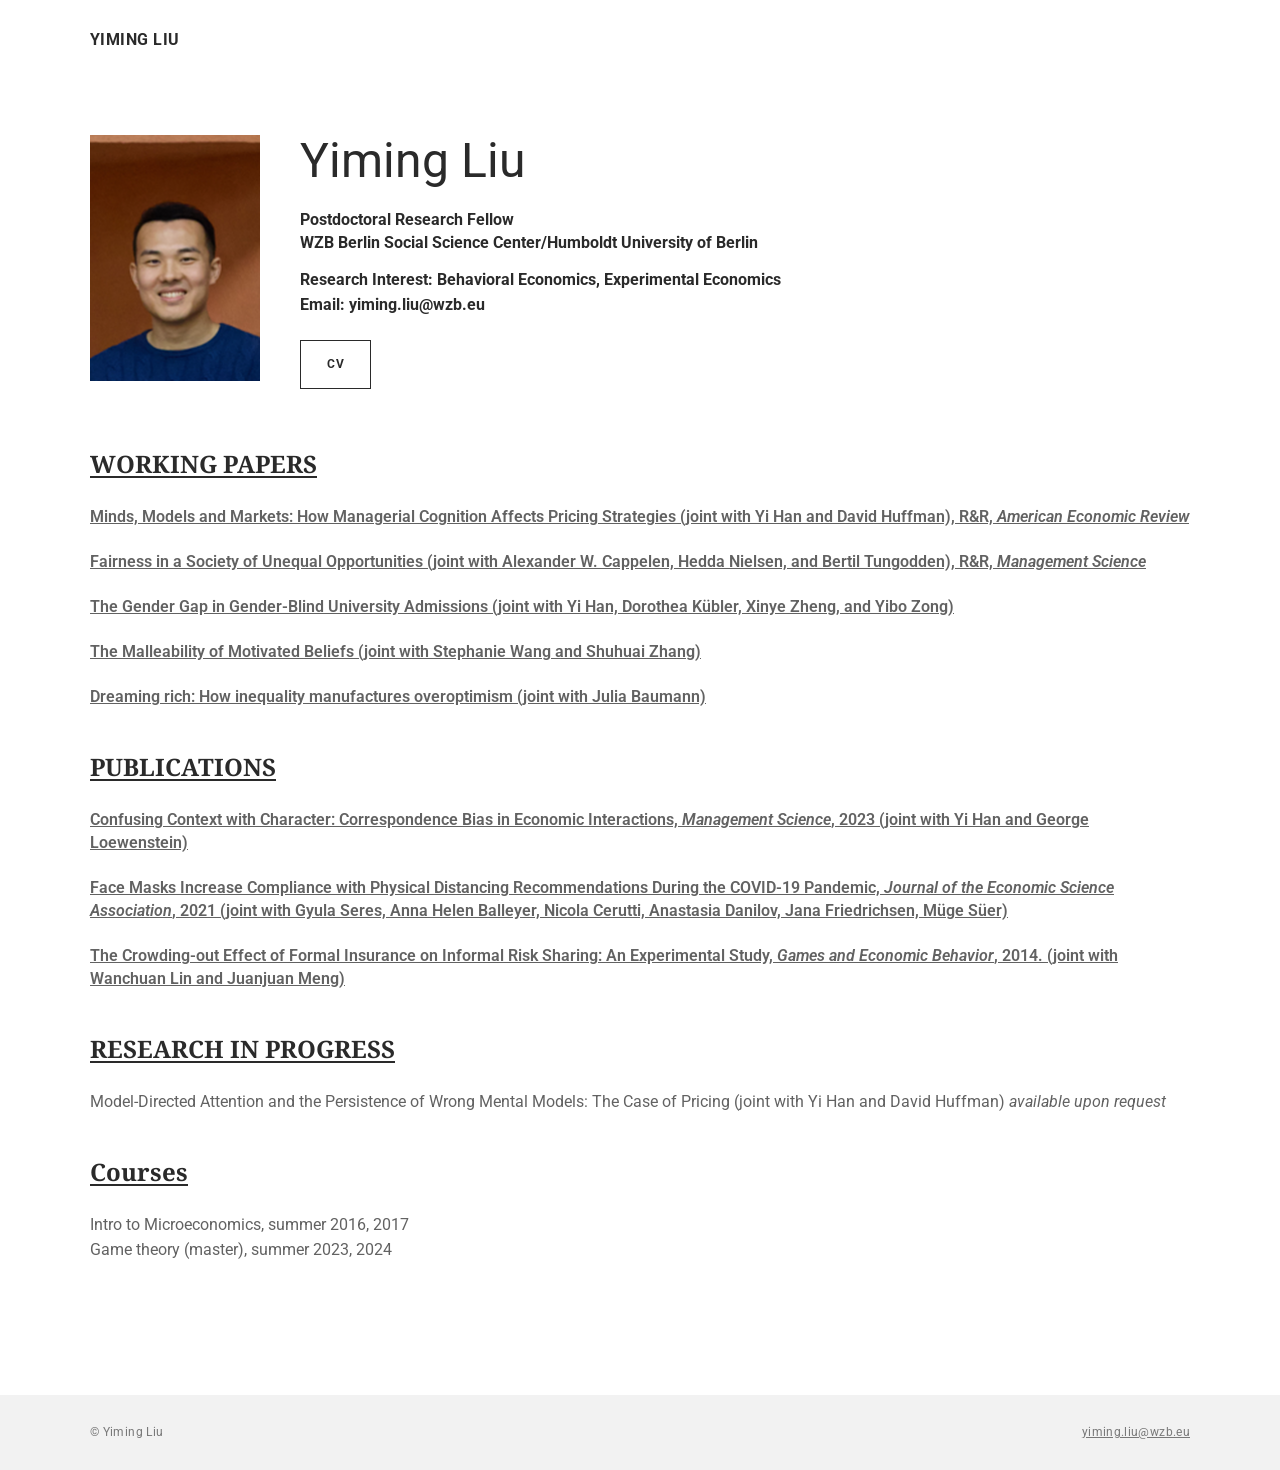
==== index.html @ 0ead453a "Personal academic homepage (static, GitHub Pages) Faithful static recreation of the previous Weebly " ====
<!DOCTYPE html>
<html lang="en">
<head>
  <meta charset="utf-8">
  <meta name="viewport" content="width=device-width, initial-scale=1">
  <title>Yiming Liu</title>
  <meta name="description" content="Yiming Liu — Postdoctoral Research Fellow at the WZB Berlin Social Science Center and Humboldt University of Berlin. Behavioral and experimental economics.">
  <meta name="author" content="Yiming Liu">

  <!-- Open Graph -->
  <meta property="og:title" content="Yiming Liu">
  <meta property="og:description" content="Postdoctoral Research Fellow, WZB Berlin Social Science Center / Humboldt University of Berlin. Behavioral and experimental economics.">
  <meta property="og:type" content="website">
  <meta property="og:url" content="https://www.yimingliuecon.com/">
  <meta property="og:image" content="https://www.yimingliuecon.com/uploads/1/2/2/7/122790501/published/picture1.png">

  <link rel="canonical" href="https://www.yimingliuecon.com/">
  <link rel="icon" href="data:,">
  <link rel="stylesheet" href="styles.css">
</head>
<body>

  <header class="site-header">
    <div class="bar">
      <a class="logo" href="/">Yiming Liu</a>
    </div>
  </header>

  <main>

    <!-- Intro -->
    <div class="intro">
      <div class="photo">
        <img src="/uploads/1/2/2/7/122790501/published/picture1.png" alt="Yiming Liu">
      </div>
      <div class="identity">
        <div class="name">Yiming Liu</div>
        <div class="affil">
          <span class="line">Postdoctoral Research Fellow</span>
          <span class="line">WZB Berlin Social Science Center/Humboldt University of Berlin</span>
        </div>
        <p class="interest">Research Interest: Behavioral Economics, Experimental Economics</p>
        <p class="contact">Email: <a class="email" href="mailto:yiming.liu@wzb.eu">yiming.liu@wzb.eu</a></p>
        <a class="cv-button" href="/uploads/1/2/2/7/122790501/cv_yiming_liu_2026.pdf" target="_blank" rel="noopener">CV</a>
      </div>
    </div>

    <!-- Working papers -->
    <section>
      <h2 class="section-title">WORKING PAPERS</h2>

      <p class="entry">
        <a href="/uploads/1/2/2/7/122790501/manager_han_huffman_liu.pdf" target="_blank" rel="noopener">Minds, Models and Markets: How Managerial Cognition Affects Pricing Strategies (joint with Yi Han and David Huffman), R&amp;R, <em>American Economic Review</em></a>
      </p>

      <p class="entry">
        <a href="https://papers.ssrn.com/sol3/papers.cfm?abstract_id=5005692" target="_blank" rel="noopener">Fairness in a Society of Unequal Opportunities (joint with Alexander W. Cappelen, Hedda Nielsen, and Bertil Tungodden), R&amp;R, <em>Management Science</em></a>
      </p>

      <p class="entry">
        <a href="/uploads/1/2/2/7/122790501/gender_gap_in_gender_blind_college_admissions.pdf" target="_blank" rel="noopener">The Gender Gap in Gender-Blind University Admissions (joint with Yi Han, Dorothea Kübler, Xinye Zheng, and Yibo Zong)</a>
      </p>

      <p class="entry">
        <a href="/uploads/1/2/2/7/122790501/beliefs_in_a_high_stakes_environment__8_.pdf" target="_blank" rel="noopener">The Malleability of Motivated Beliefs (joint with Stephanie Wang and Shuhuai Zhang)</a>
      </p>

      <p class="entry">
        <a href="/uploads/1/2/2/7/122790501/inequality_induced_overconfidence__how_inequality_sustains_itself_through_motivated_beliefs__14_.pdf" target="_blank" rel="noopener">Dreaming rich: How inequality manufactures overoptimism (joint with Julia Baumann)</a>
      </p>
    </section>

    <!-- Publications -->
    <section>
      <h2 class="section-title">PUBLICATIONS</h2>

      <p class="entry">
        <a href="https://www.cmu.edu/dietrich/sds/docs/loewenstein/confusingcontextcorrespbias.pdf" target="_blank" rel="noopener">Confusing Context with Character: Correspondence Bias in Economic Interactions, <em>Management Science</em>, 2023 (joint with Yi Han and George Loewenstein)</a>
      </p>

      <p class="entry">
        <a href="https://osf.io/es7kt" target="_blank" rel="noopener">Face Masks Increase Compliance with Physical Distancing Recommendations During the COVID-19 Pandemic, <em>Journal of the Economic Science Association</em>, 2021 (joint with Gyula Seres, Anna Helen Balleyer, Nicola Cerutti, Anastasia Danilov, Jana Friedrichsen, Müge Süer)</a>
      </p>

      <p class="entry">
        <a href="https://papers.ssrn.com/sol3/papers.cfm?abstract_id=1937514" target="_blank" rel="noopener">The Crowding-out Effect of Formal Insurance on Informal Risk Sharing: An Experimental Study, <em>Games and Economic Behavior</em>, 2014. (joint with Wanchuan Lin and Juanjuan Meng)</a>
      </p>
    </section>

    <!-- Research in progress -->
    <section>
      <h2 class="section-title">RESEARCH IN PROGRESS</h2>
      <p class="entry plain">Model-Directed Attention and the Persistence of Wrong Mental Models: The Case of Pricing (joint with Yi Han and David Huffman) <span class="ar">available upon request</span></p>
    </section>

    <!-- Courses -->
    <section class="courses">
      <h2 class="section-title">Courses</h2>
      <p>Intro to Microeconomics, summer 2016, 2017</p>
      <p>Game theory (master), summer 2023, 2024</p>
    </section>

  </main>

  <footer class="site-footer">
    <div class="inner">
      <span>&copy; Yiming Liu</span>
      <span><a href="mailto:yiming.liu@wzb.eu">yiming.liu@wzb.eu</a></span>
    </div>
  </footer>

</body>
</html>
---- styles.css ----
/* ============================================================
   Yiming Liu — academic homepage
   Faithful static recreation of the previous Weebly "Birdseye"
   theme used at yimingliuecon.com.

   Type:   Roboto (body, masthead) + Droid Serif (section titles)
   Colour: grey body text (#626262), near-black headings (#2a2a2a)
           on white, with a light-grey footer band.
   ============================================================ */

@import url('https://fonts.googleapis.com/css?family=Droid+Serif:400,700|Roboto:400,500,700&display=swap');

:root {
  --ink:       #2a2a2a;   /* headings, name, intro lines */
  --body:      #626262;   /* paragraph + entry text      */
  --page-bg:   #ffffff;
  --foot-bg:   #f2f2f2;
  --rule:      rgba(0, 0, 0, 0.10);
  --maxw:      1180px;
  --sans:      'Roboto', -apple-system, BlinkMacSystemFont, 'Segoe UI', Helvetica, Arial, sans-serif;
  --serif:     'Droid Serif', Georgia, 'Times New Roman', serif;
}

* { margin: 0; padding: 0; box-sizing: border-box; }
html { -webkit-text-size-adjust: 100%; }

body {
  background: var(--page-bg);
  color: var(--body);
  font-family: var(--sans);
  font-size: 16px;
  line-height: 23px;
  -webkit-font-smoothing: antialiased;
  -moz-osx-font-smoothing: grayscale;
}

/* ---------- Masthead ---------- */
.site-header { background: #ffffff; }
.site-header .bar {
  max-width: var(--maxw);
  margin: 0 auto;
  padding: 28px 40px 14px;
}
.logo {
  font-family: var(--sans);
  font-size: 16px;
  font-weight: 700;
  letter-spacing: 0.03em;
  text-transform: uppercase;
  color: var(--ink);
  text-decoration: none;
}
.logo:hover { opacity: 0.6; }

/* ---------- Main ---------- */
main {
  max-width: var(--maxw);
  margin: 0 auto;
  padding: 70px 40px 90px;
}

/* Intro: photo + identity */
.intro {
  display: grid;
  grid-template-columns: 170px 1fr;
  gap: 40px;
  align-items: start;
  margin-bottom: 60px;
}
.intro .photo img { width: 100%; max-width: 170px; height: auto; display: block; }

.name {
  font-family: var(--sans);
  font-size: 48px;
  font-weight: 400;
  line-height: 1.1;
  color: var(--ink);
  margin-bottom: 20px;
}
.affil, .interest, .contact { color: var(--ink); font-weight: 700; }
.affil { margin-bottom: 4px; }
.affil .line { display: block; }
.interest { margin-top: 14px; }
.contact { margin-top: 2px; }
.contact a.email { color: inherit; font-weight: 700; text-decoration: none; }
.contact a.email:hover { text-decoration: underline; }

.cv-button {
  display: inline-block;
  margin-top: 24px;
  padding: 12px 26px;
  font-family: var(--sans);
  font-size: 12px;
  font-weight: 700;
  letter-spacing: 0.05em;
  text-transform: uppercase;
  color: var(--ink);
  text-decoration: none;
  border: 1px solid var(--ink);
  transition: opacity 250ms ease;
}
.cv-button:hover { opacity: 0.6; }

/* ---------- Section titles (Droid Serif, underlined) ---------- */
section { margin-bottom: 44px; }
h2.section-title {
  font-family: var(--serif);
  font-weight: 700;
  font-size: 24px;
  line-height: 1.25;
  color: var(--ink);
  text-decoration: underline;
  text-underline-offset: 3px;
  margin-bottom: 26px;
}

/* ---------- Entries ---------- */
.entry { margin-bottom: 22px; color: var(--body); }
/* whole-line bold underlined link, matching the original */
.entry a {
  color: inherit;
  font-weight: 600;
  text-decoration: underline;
  transition: opacity 250ms ease;
}
.entry a:hover { opacity: 0.65; }
.entry a em, .entry em { font-style: italic; }
.entry.plain { font-weight: 400; }
.entry .ar { font-style: italic; }     /* "available upon request" */

.courses p { margin-bottom: 2px; color: var(--body); }

/* ---------- Footer ---------- */
.site-footer { background: var(--foot-bg); }
.site-footer .inner {
  max-width: var(--maxw);
  margin: 0 auto;
  padding: 26px 40px;
  font-size: 12px;
  letter-spacing: 0.03em;
  color: rgba(0, 0, 0, 0.5);
  display: flex;
  justify-content: space-between;
  align-items: center;
  gap: 16px;
  flex-wrap: wrap;
}
.site-footer a { color: inherit; text-decoration: underline; }

/* ---------- Responsive ---------- */
@media (max-width: 640px) {
  .site-header .bar { padding: 20px 20px 12px; }
  main { padding: 40px 20px 64px; }
  .intro { grid-template-columns: 1fr; gap: 22px; }
  .intro .photo img { max-width: 150px; }
  .name { font-size: 38px; }
}
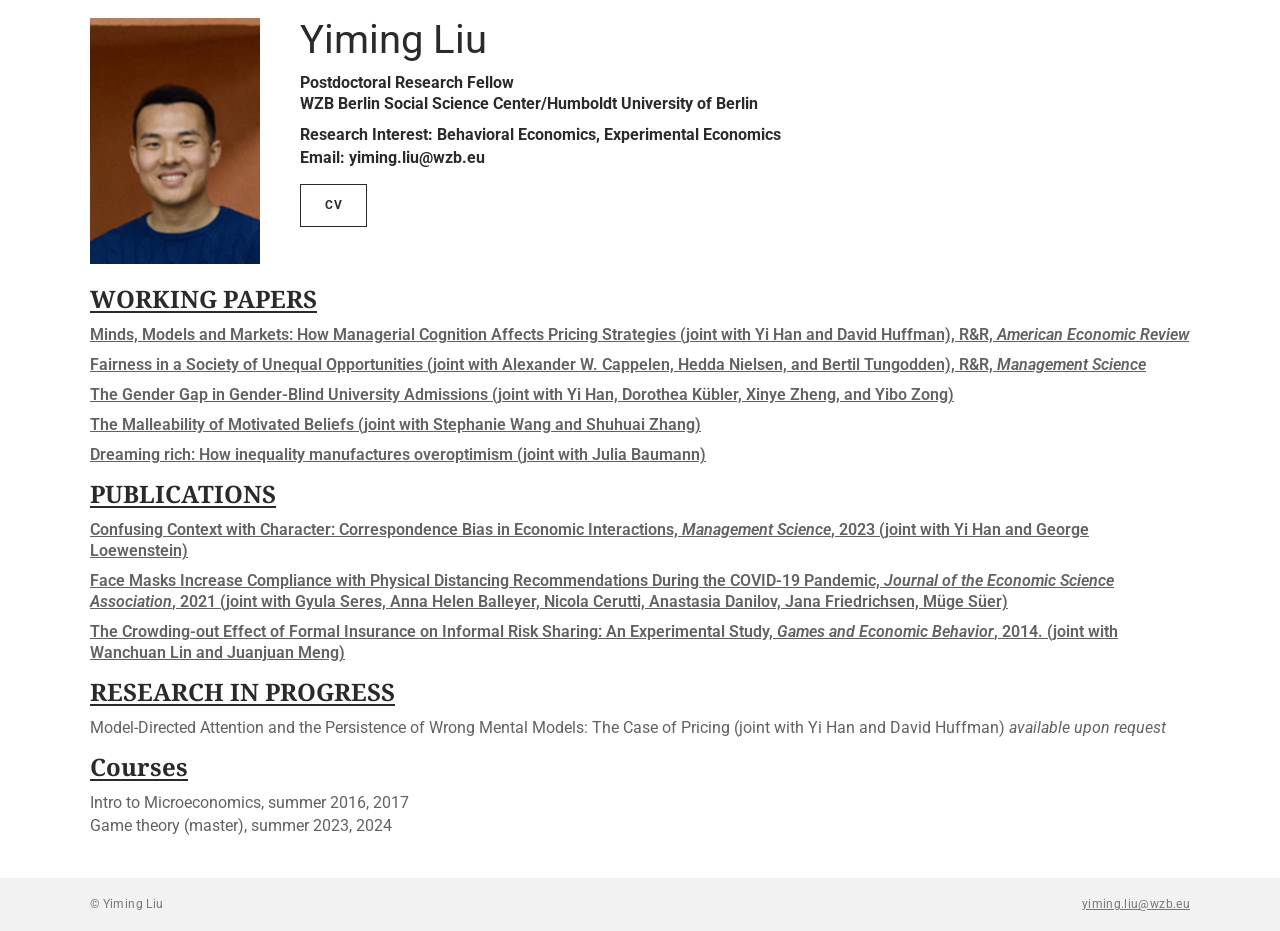
==== commit d32dd628: "Drop leftover Weebly masthead; tighten spacing to fit one screen Co-Authored-By: Claude Opus 4.8 (1M" ====
--- a/index.html
+++ b/index.html
@@ -19,12 +19,6 @@
   <link rel="stylesheet" href="styles.css">
 </head>
 <body>
-
-  <header class="site-header">
-    <div class="bar">
-      <a class="logo" href="/">Yiming Liu</a>
-    </div>
-  </header>
 
   <main>
 
--- a/styles.css
+++ b/styles.css
@@ -29,7 +29,7 @@
   color: var(--body);
   font-family: var(--sans);
   font-size: 16px;
-  line-height: 23px;
+  line-height: 21px;
   -webkit-font-smoothing: antialiased;
   -moz-osx-font-smoothing: grayscale;
 }
@@ -56,7 +56,7 @@
 main {
   max-width: var(--maxw);
   margin: 0 auto;
-  padding: 70px 40px 90px;
+  padding: 18px 40px 28px;
 }
 
 /* Intro: photo + identity */
@@ -65,30 +65,30 @@
   grid-template-columns: 170px 1fr;
   gap: 40px;
   align-items: start;
-  margin-bottom: 60px;
+  margin-bottom: 20px;
 }
 .intro .photo img { width: 100%; max-width: 170px; height: auto; display: block; }
 
 .name {
   font-family: var(--sans);
-  font-size: 48px;
+  font-size: 40px;
   font-weight: 400;
   line-height: 1.1;
   color: var(--ink);
-  margin-bottom: 20px;
+  margin-bottom: 10px;
 }
 .affil, .interest, .contact { color: var(--ink); font-weight: 700; }
 .affil { margin-bottom: 4px; }
 .affil .line { display: block; }
-.interest { margin-top: 14px; }
+.interest { margin-top: 10px; }
 .contact { margin-top: 2px; }
 .contact a.email { color: inherit; font-weight: 700; text-decoration: none; }
 .contact a.email:hover { text-decoration: underline; }
 
 .cv-button {
   display: inline-block;
-  margin-top: 24px;
-  padding: 12px 26px;
+  margin-top: 16px;
+  padding: 10px 24px;
   font-family: var(--sans);
   font-size: 12px;
   font-weight: 700;
@@ -102,7 +102,7 @@
 .cv-button:hover { opacity: 0.6; }
 
 /* ---------- Section titles (Droid Serif, underlined) ---------- */
-section { margin-bottom: 44px; }
+section { margin-bottom: 14px; }
 h2.section-title {
   font-family: var(--serif);
   font-weight: 700;
@@ -111,11 +111,11 @@
   color: var(--ink);
   text-decoration: underline;
   text-underline-offset: 3px;
-  margin-bottom: 26px;
+  margin-bottom: 10px;
 }
 
 /* ---------- Entries ---------- */
-.entry { margin-bottom: 22px; color: var(--body); }
+.entry { margin-bottom: 9px; color: var(--body); }
 /* whole-line bold underlined link, matching the original */
 .entry a {
   color: inherit;
@@ -135,7 +135,7 @@
 .site-footer .inner {
   max-width: var(--maxw);
   margin: 0 auto;
-  padding: 26px 40px;
+  padding: 16px 40px;
   font-size: 12px;
   letter-spacing: 0.03em;
   color: rgba(0, 0, 0, 0.5);
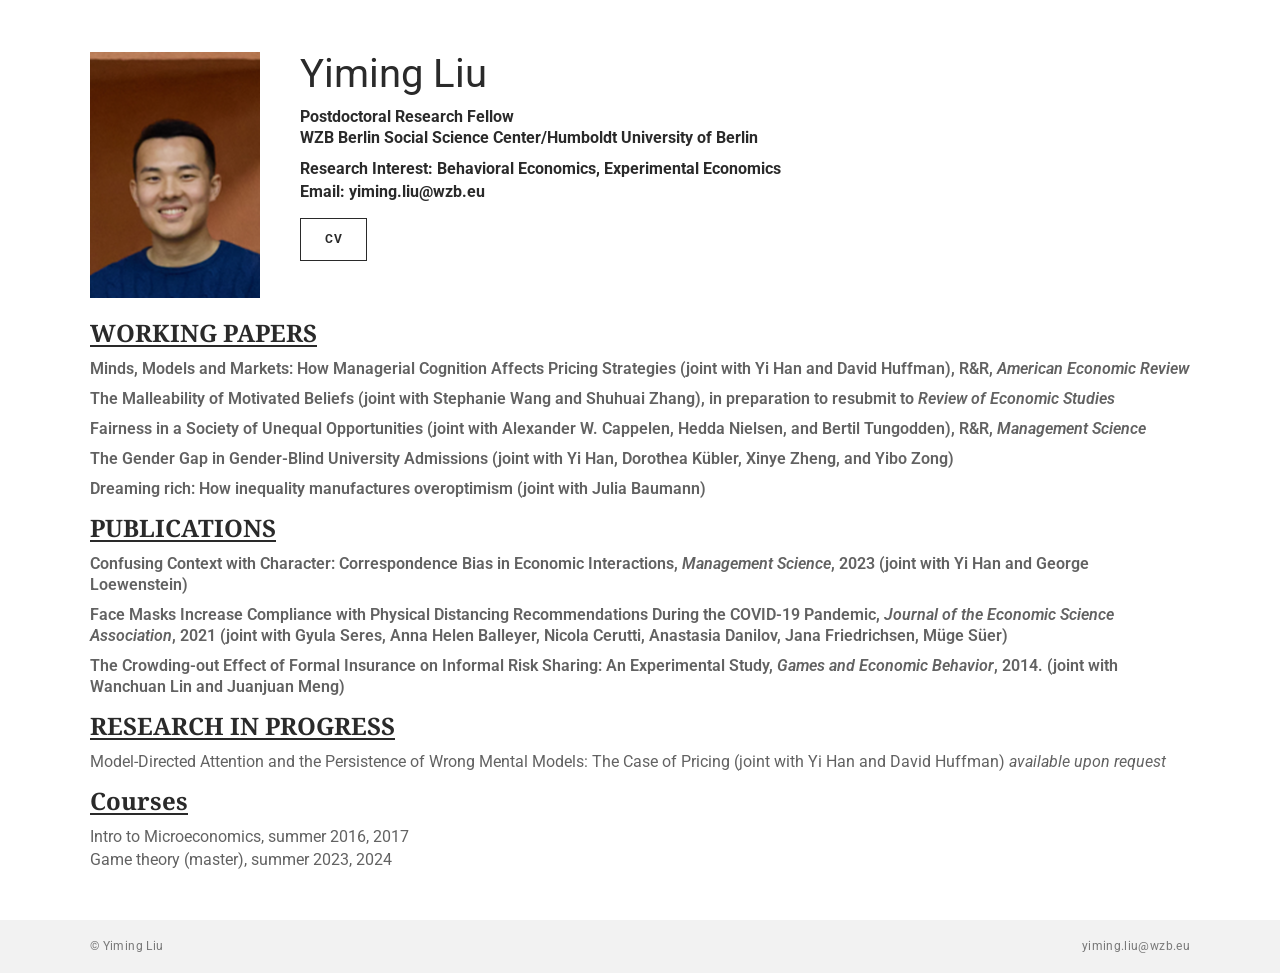
==== commit b9dac89f: "Update paper list; drop link underlines - The Malleability of Motivated Beliefs: drop the out-of-syn" ====
--- a/index.html
+++ b/index.html
@@ -48,15 +48,15 @@
       </p>
 
       <p class="entry">
+        The Malleability of Motivated Beliefs (joint with Stephanie Wang and Shuhuai Zhang), in preparation to resubmit to <em>Review of Economic Studies</em>
+      </p>
+
+      <p class="entry">
         <a href="https://papers.ssrn.com/sol3/papers.cfm?abstract_id=5005692" target="_blank" rel="noopener">Fairness in a Society of Unequal Opportunities (joint with Alexander W. Cappelen, Hedda Nielsen, and Bertil Tungodden), R&amp;R, <em>Management Science</em></a>
       </p>
 
       <p class="entry">
         <a href="/uploads/1/2/2/7/122790501/gender_gap_in_gender_blind_college_admissions.pdf" target="_blank" rel="noopener">The Gender Gap in Gender-Blind University Admissions (joint with Yi Han, Dorothea Kübler, Xinye Zheng, and Yibo Zong)</a>
-      </p>
-
-      <p class="entry">
-        <a href="/uploads/1/2/2/7/122790501/beliefs_in_a_high_stakes_environment__8_.pdf" target="_blank" rel="noopener">The Malleability of Motivated Beliefs (joint with Stephanie Wang and Shuhuai Zhang)</a>
       </p>
 
       <p class="entry">
--- a/styles.css
+++ b/styles.css
@@ -56,7 +56,7 @@
 main {
   max-width: var(--maxw);
   margin: 0 auto;
-  padding: 18px 40px 28px;
+  padding: 52px 40px 36px;
 }
 
 /* Intro: photo + identity */
@@ -82,8 +82,8 @@
 .affil .line { display: block; }
 .interest { margin-top: 10px; }
 .contact { margin-top: 2px; }
-.contact a.email { color: inherit; font-weight: 700; text-decoration: none; }
-.contact a.email:hover { text-decoration: underline; }
+.contact a.email { color: inherit; font-weight: 700; text-decoration: none; transition: opacity 250ms ease; }
+.contact a.email:hover { opacity: 0.65; }
 
 .cv-button {
   display: inline-block;
@@ -115,12 +115,14 @@
 }
 
 /* ---------- Entries ---------- */
-.entry { margin-bottom: 9px; color: var(--body); }
-/* whole-line bold underlined link, matching the original */
+/* Weight lives on the entry, not the link, so an unlinked paper sits at the
+   same weight as its linked neighbours. Links carry no underline: the cursor
+   and the hover fade are affordance enough. */
+.entry { margin-bottom: 9px; color: var(--body); font-weight: 600; }
 .entry a {
   color: inherit;
-  font-weight: 600;
-  text-decoration: underline;
+  font-weight: inherit;
+  text-decoration: none;
   transition: opacity 250ms ease;
 }
 .entry a:hover { opacity: 0.65; }
@@ -145,7 +147,8 @@
   gap: 16px;
   flex-wrap: wrap;
 }
-.site-footer a { color: inherit; text-decoration: underline; }
+.site-footer a { color: inherit; text-decoration: none; transition: opacity 250ms ease; }
+.site-footer a:hover { opacity: 0.65; }
 
 /* ---------- Responsive ---------- */
 @media (max-width: 640px) {
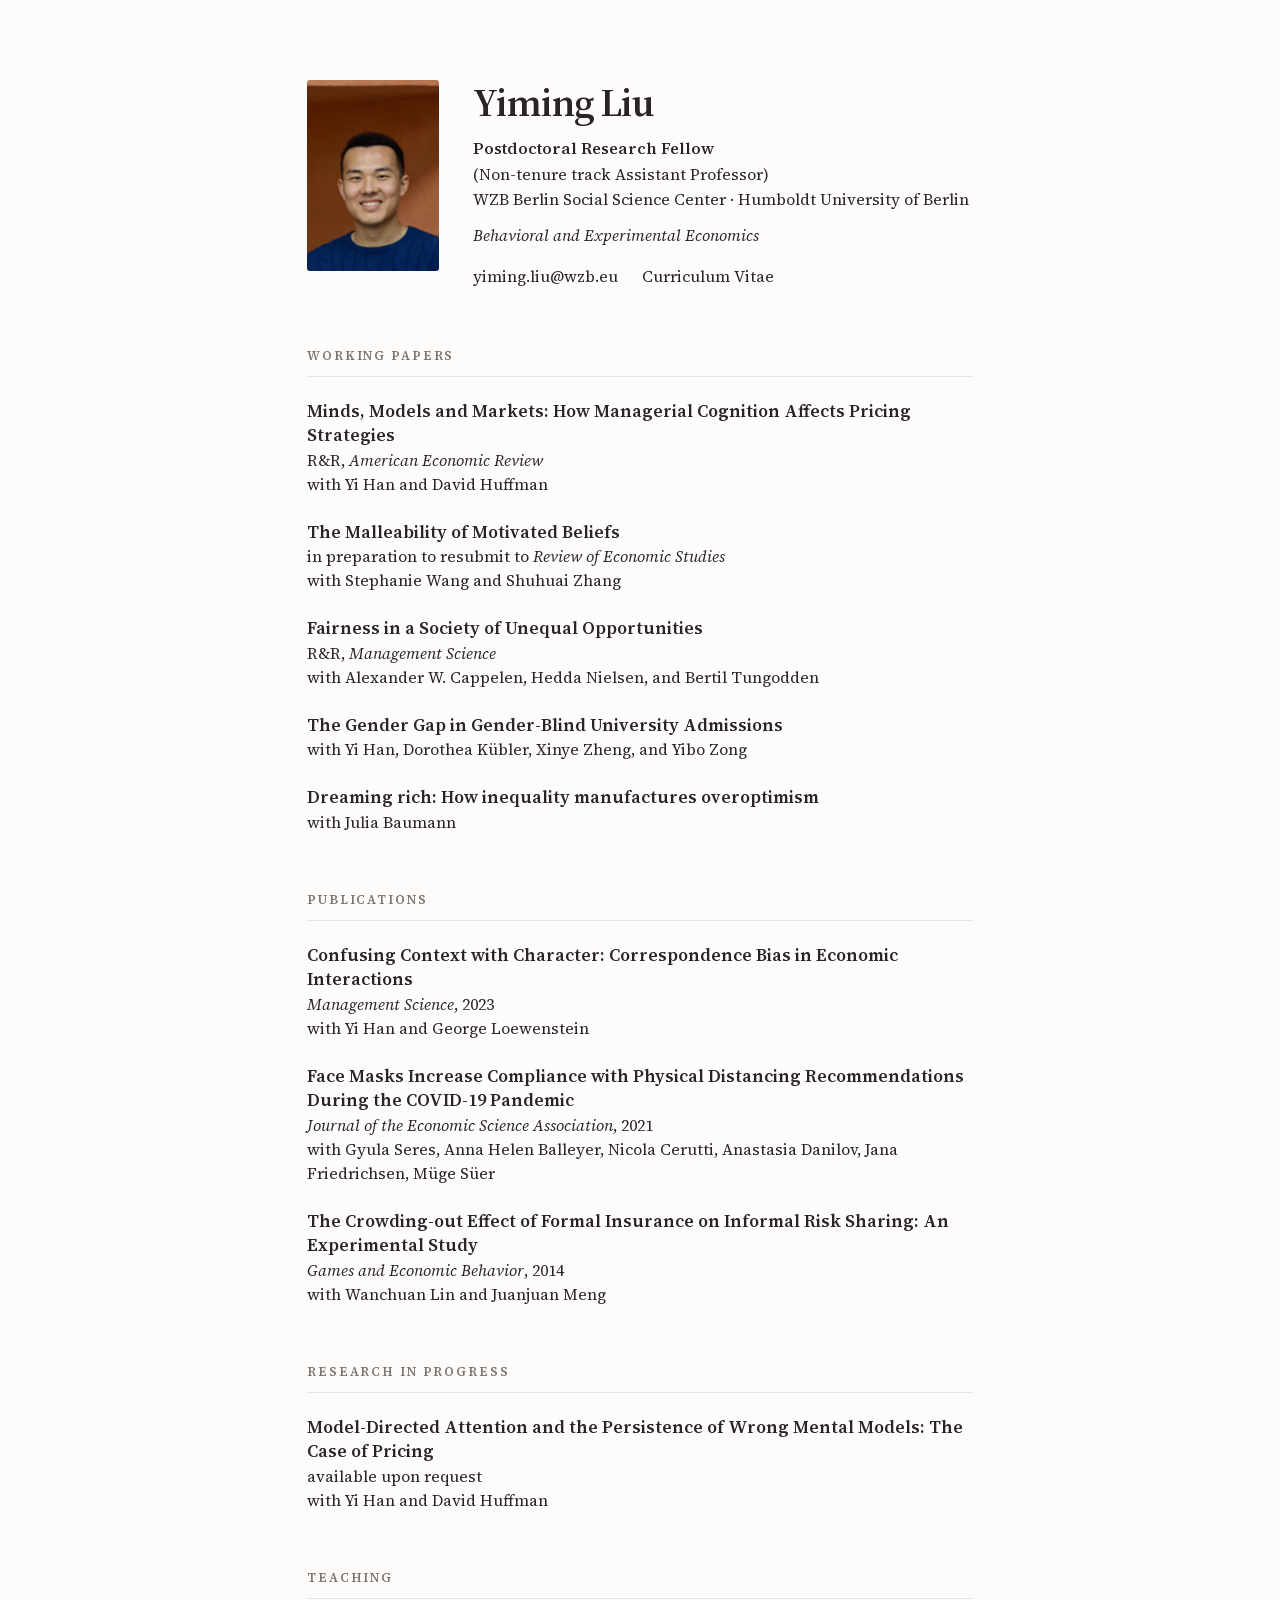
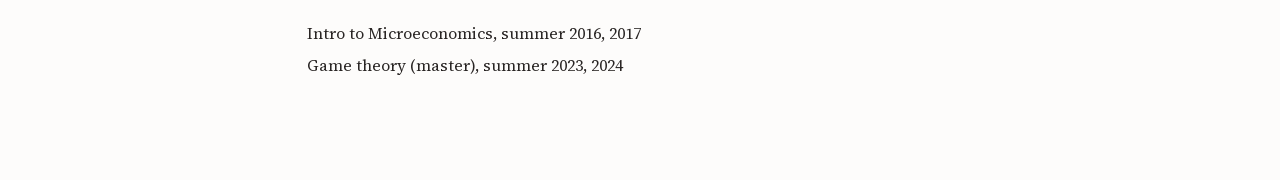
==== commit 860f63e9: "Redesign: self-hosted serif, one ink colour, roomier layout Type and spacing: Source Serif 4 at 17px" ====
--- a/index.html
+++ b/index.html
@@ -7,7 +7,6 @@
   <meta name="description" content="Yiming Liu — Postdoctoral Research Fellow at the WZB Berlin Social Science Center and Humboldt University of Berlin. Behavioral and experimental economics.">
   <meta name="author" content="Yiming Liu">
 
-  <!-- Open Graph -->
   <meta property="og:title" content="Yiming Liu">
   <meta property="og:description" content="Postdoctoral Research Fellow, WZB Berlin Social Science Center / Humboldt University of Berlin. Behavioral and experimental economics.">
   <meta property="og:type" content="website">
@@ -16,92 +15,49 @@
 
   <link rel="canonical" href="https://www.yimingliuecon.com/">
   <link rel="icon" href="data:,">
-  <link rel="stylesheet" href="styles.css">
+  <link rel="preload" as="font" type="font/woff2" href="/fonts/sourceserif-8c317.woff2" crossorigin>
+  <link rel="stylesheet" href="/styles.css">
 </head>
 <body>
 
   <main>
 
-    <!-- Intro -->
-    <div class="intro">
-      <div class="photo">
-        <img src="/uploads/1/2/2/7/122790501/published/picture1.png" alt="Yiming Liu">
+    <header class="intro">
+      <img class="photo" src="/uploads/1/2/2/7/122790501/published/picture1.png" alt="Yiming Liu" width="132" height="191">
+      <div class="identity">
+        <h1>Yiming Liu</h1>
+        <p class="role">Postdoctoral Research Fellow<span class="alt">(Non-tenure track Assistant Professor)</span></p>
+        <p class="org">WZB Berlin Social Science Center &middot; Humboldt University of Berlin</p>
+        <p class="fields">Behavioral and Experimental Economics</p>
+        <p class="links"><a href="mailto:yiming.liu@wzb.eu">yiming.liu@wzb.eu</a><a href="/uploads/1/2/2/7/122790501/cv_yiming_liu_2026.pdf" target="_blank">Curriculum Vitae</a></p>
       </div>
-      <div class="identity">
-        <div class="name">Yiming Liu</div>
-        <div class="affil">
-          <span class="line">Postdoctoral Research Fellow</span>
-          <span class="line">WZB Berlin Social Science Center/Humboldt University of Berlin</span>
-        </div>
-        <p class="interest">Research Interest: Behavioral Economics, Experimental Economics</p>
-        <p class="contact">Email: <a class="email" href="mailto:yiming.liu@wzb.eu">yiming.liu@wzb.eu</a></p>
-        <a class="cv-button" href="/uploads/1/2/2/7/122790501/cv_yiming_liu_2026.pdf" target="_blank" rel="noopener">CV</a>
-      </div>
-    </div>
+    </header>
 
-    <!-- Working papers -->
     <section>
-      <h2 class="section-title">WORKING PAPERS</h2>
-
-      <p class="entry">
-        <a href="/uploads/1/2/2/7/122790501/manager_han_huffman_liu.pdf" target="_blank" rel="noopener">Minds, Models and Markets: How Managerial Cognition Affects Pricing Strategies (joint with Yi Han and David Huffman), R&amp;R, <em>American Economic Review</em></a>
-      </p>
-
-      <p class="entry">
-        The Malleability of Motivated Beliefs (joint with Stephanie Wang and Shuhuai Zhang), in preparation to resubmit to <em>Review of Economic Studies</em>
-      </p>
-
-      <p class="entry">
-        <a href="https://papers.ssrn.com/sol3/papers.cfm?abstract_id=5005692" target="_blank" rel="noopener">Fairness in a Society of Unequal Opportunities (joint with Alexander W. Cappelen, Hedda Nielsen, and Bertil Tungodden), R&amp;R, <em>Management Science</em></a>
-      </p>
-
-      <p class="entry">
-        <a href="/uploads/1/2/2/7/122790501/gender_gap_in_gender_blind_college_admissions.pdf" target="_blank" rel="noopener">The Gender Gap in Gender-Blind University Admissions (joint with Yi Han, Dorothea Kübler, Xinye Zheng, and Yibo Zong)</a>
-      </p>
-
-      <p class="entry">
-        <a href="/uploads/1/2/2/7/122790501/inequality_induced_overconfidence__how_inequality_sustains_itself_through_motivated_beliefs__14_.pdf" target="_blank" rel="noopener">Dreaming rich: How inequality manufactures overoptimism (joint with Julia Baumann)</a>
-      </p>
+      <h2>Working Papers</h2>
+      <p class="entry"><a href="/uploads/1/2/2/7/122790501/manager_han_huffman_liu.pdf" target="_blank"><span class="t">Minds, Models and Markets: How Managerial Cognition Affects Pricing Strategies</span><span class="st">R&amp;R, <em>American Economic Review</em></span><span class="co">with Yi Han and David Huffman</span></a></p>
+      <p class="entry"><span class="t">The Malleability of Motivated Beliefs</span><span class="st">in preparation to resubmit to <em>Review of Economic Studies</em></span><span class="co">with Stephanie Wang and Shuhuai Zhang</span></p>
+      <p class="entry"><a href="https://papers.ssrn.com/sol3/papers.cfm?abstract_id=5005692" target="_blank" rel="noopener"><span class="t">Fairness in a Society of Unequal Opportunities</span><span class="st">R&amp;R, <em>Management Science</em></span><span class="co">with Alexander W. Cappelen, Hedda Nielsen, and Bertil Tungodden</span></a></p>
+      <p class="entry"><a href="/uploads/1/2/2/7/122790501/gender_gap_in_gender_blind_college_admissions.pdf" target="_blank"><span class="t">The Gender Gap in Gender-Blind University Admissions</span><span class="co">with Yi Han, Dorothea K&uuml;bler, Xinye Zheng, and Yibo Zong</span></a></p>
+      <p class="entry"><a href="/uploads/1/2/2/7/122790501/inequality_induced_overconfidence__how_inequality_sustains_itself_through_motivated_beliefs__14_.pdf" target="_blank"><span class="t">Dreaming rich: How inequality manufactures overoptimism</span><span class="co">with Julia Baumann</span></a></p>
     </section>
-
-    <!-- Publications -->
     <section>
-      <h2 class="section-title">PUBLICATIONS</h2>
-
-      <p class="entry">
-        <a href="https://www.cmu.edu/dietrich/sds/docs/loewenstein/confusingcontextcorrespbias.pdf" target="_blank" rel="noopener">Confusing Context with Character: Correspondence Bias in Economic Interactions, <em>Management Science</em>, 2023 (joint with Yi Han and George Loewenstein)</a>
-      </p>
-
-      <p class="entry">
-        <a href="https://osf.io/es7kt" target="_blank" rel="noopener">Face Masks Increase Compliance with Physical Distancing Recommendations During the COVID-19 Pandemic, <em>Journal of the Economic Science Association</em>, 2021 (joint with Gyula Seres, Anna Helen Balleyer, Nicola Cerutti, Anastasia Danilov, Jana Friedrichsen, Müge Süer)</a>
-      </p>
-
-      <p class="entry">
-        <a href="https://papers.ssrn.com/sol3/papers.cfm?abstract_id=1937514" target="_blank" rel="noopener">The Crowding-out Effect of Formal Insurance on Informal Risk Sharing: An Experimental Study, <em>Games and Economic Behavior</em>, 2014. (joint with Wanchuan Lin and Juanjuan Meng)</a>
-      </p>
+      <h2>Publications</h2>
+      <p class="entry"><a href="https://www.cmu.edu/dietrich/sds/docs/loewenstein/confusingcontextcorrespbias.pdf" target="_blank" rel="noopener"><span class="t">Confusing Context with Character: Correspondence Bias in Economic Interactions</span><span class="st"><em>Management Science</em>, 2023</span><span class="co">with Yi Han and George Loewenstein</span></a></p>
+      <p class="entry"><a href="https://osf.io/es7kt" target="_blank" rel="noopener"><span class="t">Face Masks Increase Compliance with Physical Distancing Recommendations During the COVID-19 Pandemic</span><span class="st"><em>Journal of the Economic Science Association</em>, 2021</span><span class="co">with Gyula Seres, Anna Helen Balleyer, Nicola Cerutti, Anastasia Danilov, Jana Friedrichsen, M&uuml;ge S&uuml;er</span></a></p>
+      <p class="entry"><a href="https://papers.ssrn.com/sol3/papers.cfm?abstract_id=1937514" target="_blank" rel="noopener"><span class="t">The Crowding-out Effect of Formal Insurance on Informal Risk Sharing: An Experimental Study</span><span class="st"><em>Games and Economic Behavior</em>, 2014</span><span class="co">with Wanchuan Lin and Juanjuan Meng</span></a></p>
     </section>
-
-    <!-- Research in progress -->
     <section>
-      <h2 class="section-title">RESEARCH IN PROGRESS</h2>
-      <p class="entry plain">Model-Directed Attention and the Persistence of Wrong Mental Models: The Case of Pricing (joint with Yi Han and David Huffman) <span class="ar">available upon request</span></p>
+      <h2>Research in Progress</h2>
+      <p class="entry"><span class="t">Model-Directed Attention and the Persistence of Wrong Mental Models: The Case of Pricing</span><span class="st">available upon request</span><span class="co">with Yi Han and David Huffman</span></p>
     </section>
-
-    <!-- Courses -->
     <section class="courses">
-      <h2 class="section-title">Courses</h2>
+      <h2>Teaching</h2>
       <p>Intro to Microeconomics, summer 2016, 2017</p>
       <p>Game theory (master), summer 2023, 2024</p>
     </section>
 
   </main>
 
-  <footer class="site-footer">
-    <div class="inner">
-      <span>&copy; Yiming Liu</span>
-      <span><a href="mailto:yiming.liu@wzb.eu">yiming.liu@wzb.eu</a></span>
-    </div>
-  </footer>
-
 </body>
 </html>
--- a/styles.css
+++ b/styles.css
@@ -1,160 +1,89 @@
 /* ============================================================
    Yiming Liu — academic homepage
-   Faithful static recreation of the previous Weebly "Birdseye"
-   theme used at yimingliuecon.com.
-
-   Type:   Roboto (body, masthead) + Droid Serif (section titles)
-   Colour: grey body text (#626262), near-black headings (#2a2a2a)
-           on white, with a light-grey footer band.
+   Source Serif 4, self-hosted (renders behind the GFW, where
+   fonts.googleapis.com does not resolve).
+   One ink colour throughout: hierarchy comes from weight and
+   order, not from greying anything down. Links carry no
+   underline; hover is the only colour on the page.
    ============================================================ */
 
-@import url('https://fonts.googleapis.com/css?family=Droid+Serif:400,700|Roboto:400,500,700&display=swap');
+@font-face{font-family:'Source Serif 4';font-style:italic;font-weight:400;font-display:swap;src:url('/fonts/sourceserif-c2e0a.woff2') format('woff2');unicode-range:U+0100-02BA, U+02BD-02C5, U+02C7-02CC, U+02CE-02D7, U+02DD-02FF, U+0304, U+0308, U+0329, U+1D00-1DBF, U+1E00-1E9F, U+1EF2-1EFF, U+2020, U+20A0-20AB, U+20AD-20C0, U+2113, U+2C60-2C7F, U+A720-A7FF;}
+@font-face{font-family:'Source Serif 4';font-style:italic;font-weight:400;font-display:swap;src:url('/fonts/sourceserif-24c55.woff2') format('woff2');unicode-range:U+0000-00FF, U+0131, U+0152-0153, U+02BB-02BC, U+02C6, U+02DA, U+02DC, U+0304, U+0308, U+0329, U+2000-206F, U+20AC, U+2122, U+2191, U+2193, U+2212, U+2215, U+FEFF, U+FFFD;}
+@font-face{font-family:'Source Serif 4';font-style:normal;font-weight:400;font-display:swap;src:url('/fonts/sourceserif-8c317.woff2') format('woff2');unicode-range:U+0100-02BA, U+02BD-02C5, U+02C7-02CC, U+02CE-02D7, U+02DD-02FF, U+0304, U+0308, U+0329, U+1D00-1DBF, U+1E00-1E9F, U+1EF2-1EFF, U+2020, U+20A0-20AB, U+20AD-20C0, U+2113, U+2C60-2C7F, U+A720-A7FF;}
+@font-face{font-family:'Source Serif 4';font-style:normal;font-weight:400;font-display:swap;src:url('/fonts/sourceserif-6a682.woff2') format('woff2');unicode-range:U+0000-00FF, U+0131, U+0152-0153, U+02BB-02BC, U+02C6, U+02DA, U+02DC, U+0304, U+0308, U+0329, U+2000-206F, U+20AC, U+2122, U+2191, U+2193, U+2212, U+2215, U+FEFF, U+FFFD;}
+@font-face{font-family:'Source Serif 4';font-style:normal;font-weight:600;font-display:swap;src:url('/fonts/sourceserif-8c317.woff2') format('woff2');unicode-range:U+0100-02BA, U+02BD-02C5, U+02C7-02CC, U+02CE-02D7, U+02DD-02FF, U+0304, U+0308, U+0329, U+1D00-1DBF, U+1E00-1E9F, U+1EF2-1EFF, U+2020, U+20A0-20AB, U+20AD-20C0, U+2113, U+2C60-2C7F, U+A720-A7FF;}
+@font-face{font-family:'Source Serif 4';font-style:normal;font-weight:600;font-display:swap;src:url('/fonts/sourceserif-6a682.woff2') format('woff2');unicode-range:U+0000-00FF, U+0131, U+0152-0153, U+02BB-02BC, U+02C6, U+02DA, U+02DC, U+0304, U+0308, U+0329, U+2000-206F, U+20AC, U+2122, U+2191, U+2193, U+2212, U+2215, U+FEFF, U+FFFD;}
 
-:root {
-  --ink:       #2a2a2a;   /* headings, name, intro lines */
-  --body:      #626262;   /* paragraph + entry text      */
-  --page-bg:   #ffffff;
-  --foot-bg:   #f2f2f2;
-  --rule:      rgba(0, 0, 0, 0.10);
-  --maxw:      1180px;
-  --sans:      'Roboto', -apple-system, BlinkMacSystemFont, 'Segoe UI', Helvetica, Arial, sans-serif;
-  --serif:     'Droid Serif', Georgia, 'Times New Roman', serif;
+:root{
+  --ink:   #292524;   /* every piece of running text        */
+  --label: #7c746d;   /* section labels only                */
+  --accent:#9a3412;   /* hover only                         */
+  --rule:  #e7e5e4;
+  --page:  #fdfcfb;
+  --serif: 'Source Serif 4', Charter, 'Bitstream Charter', Cambria, Georgia, serif;
 }
 
-* { margin: 0; padding: 0; box-sizing: border-box; }
-html { -webkit-text-size-adjust: 100%; }
+*{margin:0;padding:0;box-sizing:border-box}
+html{-webkit-text-size-adjust:100%}
+img{display:block;max-width:100%;height:auto}
+a{color:inherit;text-decoration:none}
 
-body {
-  background: var(--page-bg);
-  color: var(--body);
-  font-family: var(--sans);
-  font-size: 16px;
-  line-height: 21px;
-  -webkit-font-smoothing: antialiased;
-  -moz-osx-font-smoothing: grayscale;
+body{
+  font-family:var(--serif);
+  font-size:17px;
+  line-height:1.6;
+  color:var(--ink);
+  background:var(--page);
+  -webkit-font-smoothing:antialiased;
+  -moz-osx-font-smoothing:grayscale;
 }
 
-/* ---------- Masthead ---------- */
-.site-header { background: #ffffff; }
-.site-header .bar {
-  max-width: var(--maxw);
-  margin: 0 auto;
-  padding: 28px 40px 14px;
-}
-.logo {
-  font-family: var(--sans);
-  font-size: 16px;
-  font-weight: 700;
-  letter-spacing: 0.03em;
-  text-transform: uppercase;
-  color: var(--ink);
-  text-decoration: none;
-}
-.logo:hover { opacity: 0.6; }
+main{max-width:730px;margin:0 auto;padding:80px 32px 96px}
 
-/* ---------- Main ---------- */
-main {
-  max-width: var(--maxw);
-  margin: 0 auto;
-  padding: 52px 40px 36px;
+/* ---------- Intro ---------- */
+.intro{display:grid;grid-template-columns:132px 1fr;gap:34px;align-items:start;margin-bottom:24px}
+.photo{width:132px;border-radius:3px}
+h1{font-size:40px;font-weight:600;line-height:1.1;letter-spacing:-.015em;margin-bottom:12px}
+.role{font-weight:600;font-size:16px}
+.role .alt{display:block;font-weight:400}
+.org{font-size:16px}
+.fields{font-size:16px;font-style:italic;margin-top:10px}
+.links{margin-top:16px;font-size:16px;display:flex;gap:24px;flex-wrap:wrap}
+.links a{transition:color .2s}
+.links a:hover{color:var(--accent)}
+
+/* ---------- Sections ---------- */
+section{margin-top:56px}
+h2{
+  font-size:12.5px;font-weight:600;text-transform:uppercase;letter-spacing:.15em;
+  color:var(--label);padding-bottom:10px;border-bottom:1px solid var(--rule);margin-bottom:22px;
 }
 
-/* Intro: photo + identity */
-.intro {
-  display: grid;
-  grid-template-columns: 170px 1fr;
-  gap: 40px;
-  align-items: start;
-  margin-bottom: 20px;
+/* ---------- Entries ----------
+   Three stacked lines: title, journal/status, coauthors.
+   All one colour; the title's weight and the ordering carry
+   the hierarchy. Unlinked papers look identical to linked
+   ones by design — not every entry has somewhere to go.      */
+.entry{margin-bottom:24px}
+.entry:last-child{margin-bottom:0}
+.t,.st,.co{display:block}
+.t{font-size:17.5px;font-weight:600;line-height:1.4;transition:color .2s}
+.st,.co{font-size:16px;line-height:1.5}
+.entry a:hover .t{color:var(--accent)}
+.st a{transition:color .2s}
+.st a:hover{color:var(--accent)}
+
+.courses p{margin-bottom:6px;font-size:16px}
+
+/* ---------- Small screens ---------- */
+@media (max-width:640px){
+  body{font-size:16.5px}
+  main{padding:48px 22px 64px}
+  .intro{grid-template-columns:1fr;gap:22px;margin-bottom:8px}
+  .photo{width:118px}
+  h1{font-size:33px}
+  section{margin-top:44px}
+  .t{font-size:17px}
+  .st,.co{font-size:15.5px}
+  .links{gap:18px}
 }
-.intro .photo img { width: 100%; max-width: 170px; height: auto; display: block; }
-
-.name {
-  font-family: var(--sans);
-  font-size: 40px;
-  font-weight: 400;
-  line-height: 1.1;
-  color: var(--ink);
-  margin-bottom: 10px;
-}
-.affil, .interest, .contact { color: var(--ink); font-weight: 700; }
-.affil { margin-bottom: 4px; }
-.affil .line { display: block; }
-.interest { margin-top: 10px; }
-.contact { margin-top: 2px; }
-.contact a.email { color: inherit; font-weight: 700; text-decoration: none; transition: opacity 250ms ease; }
-.contact a.email:hover { opacity: 0.65; }
-
-.cv-button {
-  display: inline-block;
-  margin-top: 16px;
-  padding: 10px 24px;
-  font-family: var(--sans);
-  font-size: 12px;
-  font-weight: 700;
-  letter-spacing: 0.05em;
-  text-transform: uppercase;
-  color: var(--ink);
-  text-decoration: none;
-  border: 1px solid var(--ink);
-  transition: opacity 250ms ease;
-}
-.cv-button:hover { opacity: 0.6; }
-
-/* ---------- Section titles (Droid Serif, underlined) ---------- */
-section { margin-bottom: 14px; }
-h2.section-title {
-  font-family: var(--serif);
-  font-weight: 700;
-  font-size: 24px;
-  line-height: 1.25;
-  color: var(--ink);
-  text-decoration: underline;
-  text-underline-offset: 3px;
-  margin-bottom: 10px;
-}
-
-/* ---------- Entries ---------- */
-/* Weight lives on the entry, not the link, so an unlinked paper sits at the
-   same weight as its linked neighbours. Links carry no underline: the cursor
-   and the hover fade are affordance enough. */
-.entry { margin-bottom: 9px; color: var(--body); font-weight: 600; }
-.entry a {
-  color: inherit;
-  font-weight: inherit;
-  text-decoration: none;
-  transition: opacity 250ms ease;
-}
-.entry a:hover { opacity: 0.65; }
-.entry a em, .entry em { font-style: italic; }
-.entry.plain { font-weight: 400; }
-.entry .ar { font-style: italic; }     /* "available upon request" */
-
-.courses p { margin-bottom: 2px; color: var(--body); }
-
-/* ---------- Footer ---------- */
-.site-footer { background: var(--foot-bg); }
-.site-footer .inner {
-  max-width: var(--maxw);
-  margin: 0 auto;
-  padding: 16px 40px;
-  font-size: 12px;
-  letter-spacing: 0.03em;
-  color: rgba(0, 0, 0, 0.5);
-  display: flex;
-  justify-content: space-between;
-  align-items: center;
-  gap: 16px;
-  flex-wrap: wrap;
-}
-.site-footer a { color: inherit; text-decoration: none; transition: opacity 250ms ease; }
-.site-footer a:hover { opacity: 0.65; }
-
-/* ---------- Responsive ---------- */
-@media (max-width: 640px) {
-  .site-header .bar { padding: 20px 20px 12px; }
-  main { padding: 40px 20px 64px; }
-  .intro { grid-template-columns: 1fr; gap: 22px; }
-  .intro .photo img { max-width: 150px; }
-  .name { font-size: 38px; }
-}
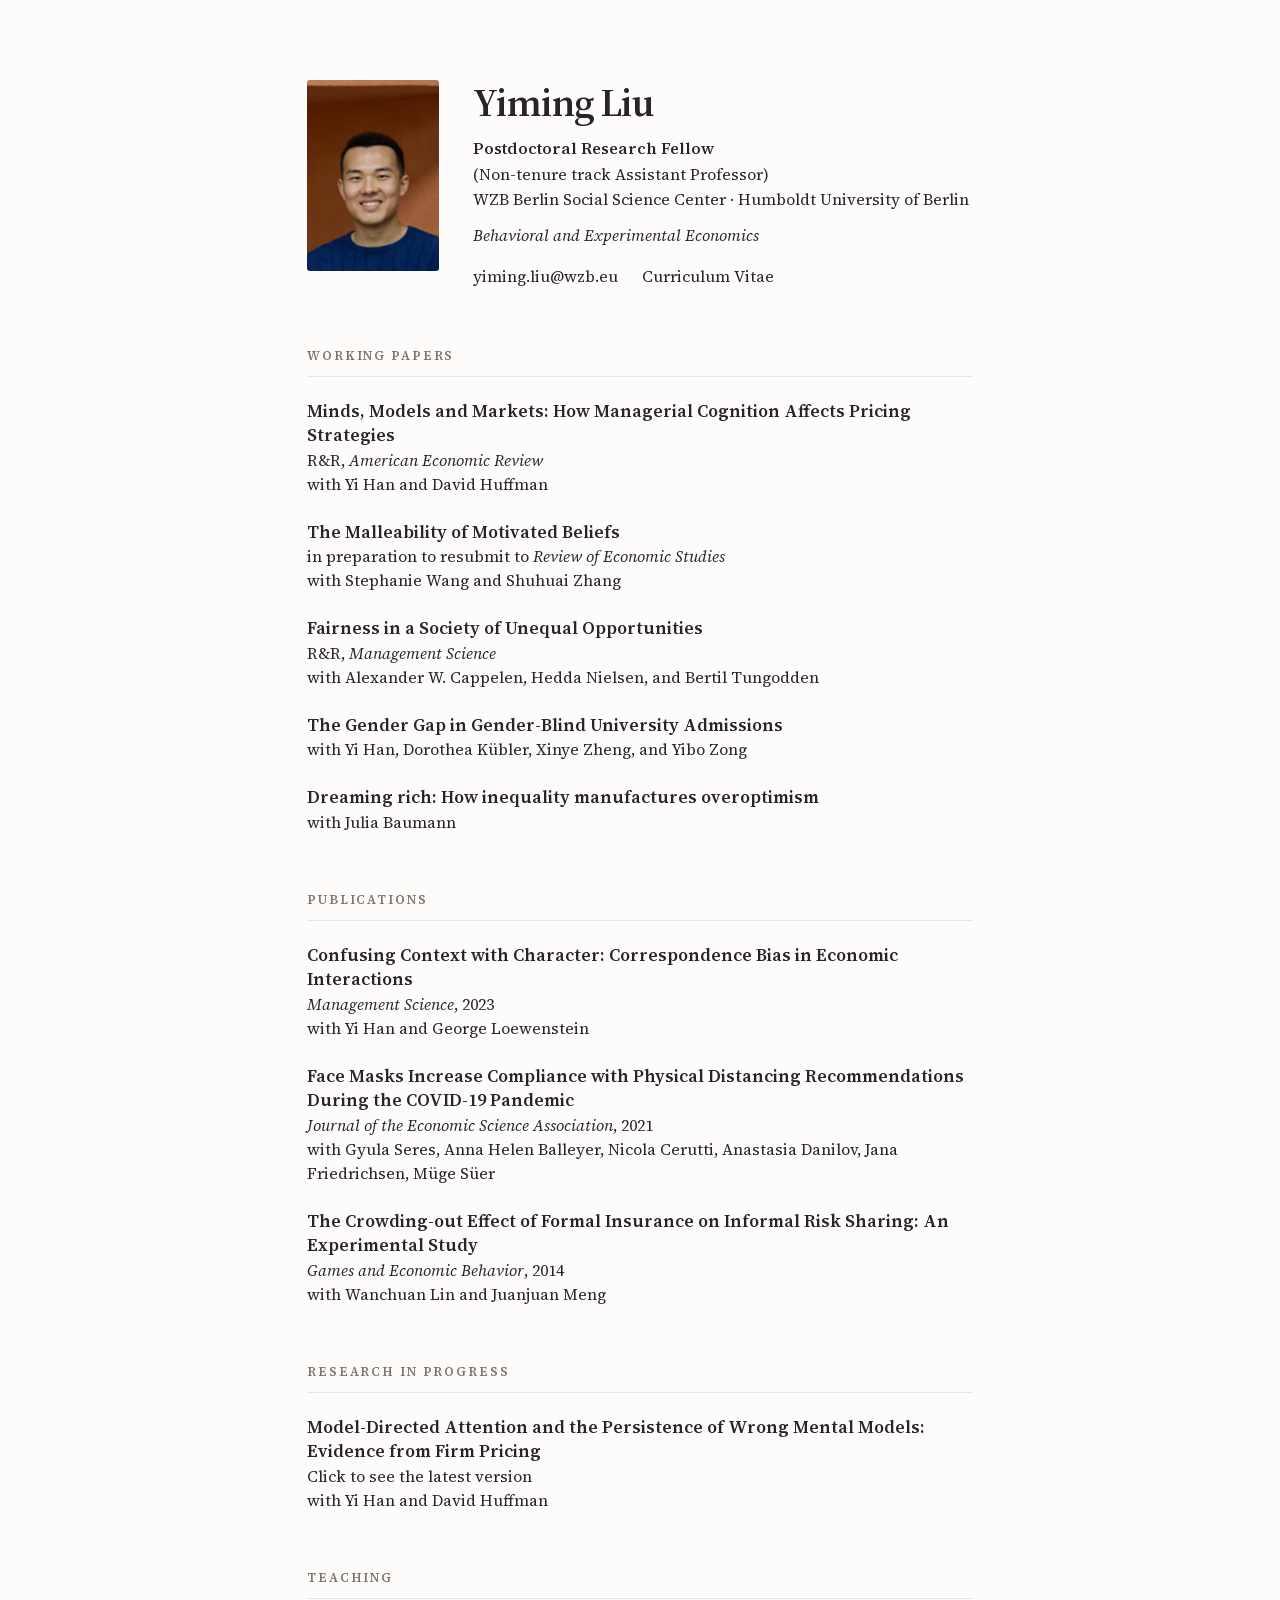
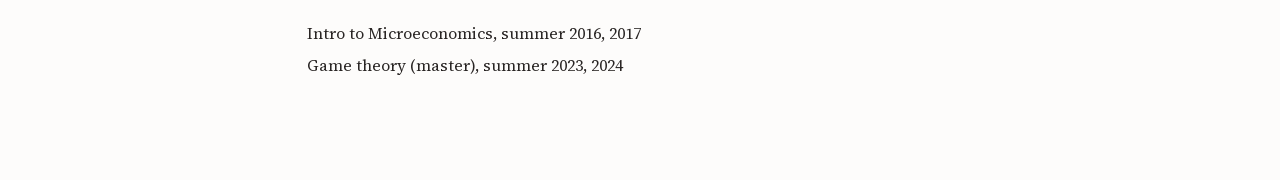
==== commit c5133ed5: "Publish latest Model-Directed Attention paper" ====
--- a/index.html
+++ b/index.html
@@ -49,7 +49,7 @@
     </section>
     <section>
       <h2>Research in Progress</h2>
-      <p class="entry"><span class="t">Model-Directed Attention and the Persistence of Wrong Mental Models: The Case of Pricing</span><span class="st">available upon request</span><span class="co">with Yi Han and David Huffman</span></p>
+      <p class="entry"><a href="/papers/model-directed-attention-latest.pdf" target="_blank"><span class="t">Model-Directed Attention and the Persistence of Wrong Mental Models: Evidence from Firm Pricing</span><span class="st">Click to see the latest version</span><span class="co">with Yi Han and David Huffman</span></a></p>
     </section>
     <section class="courses">
       <h2>Teaching</h2>
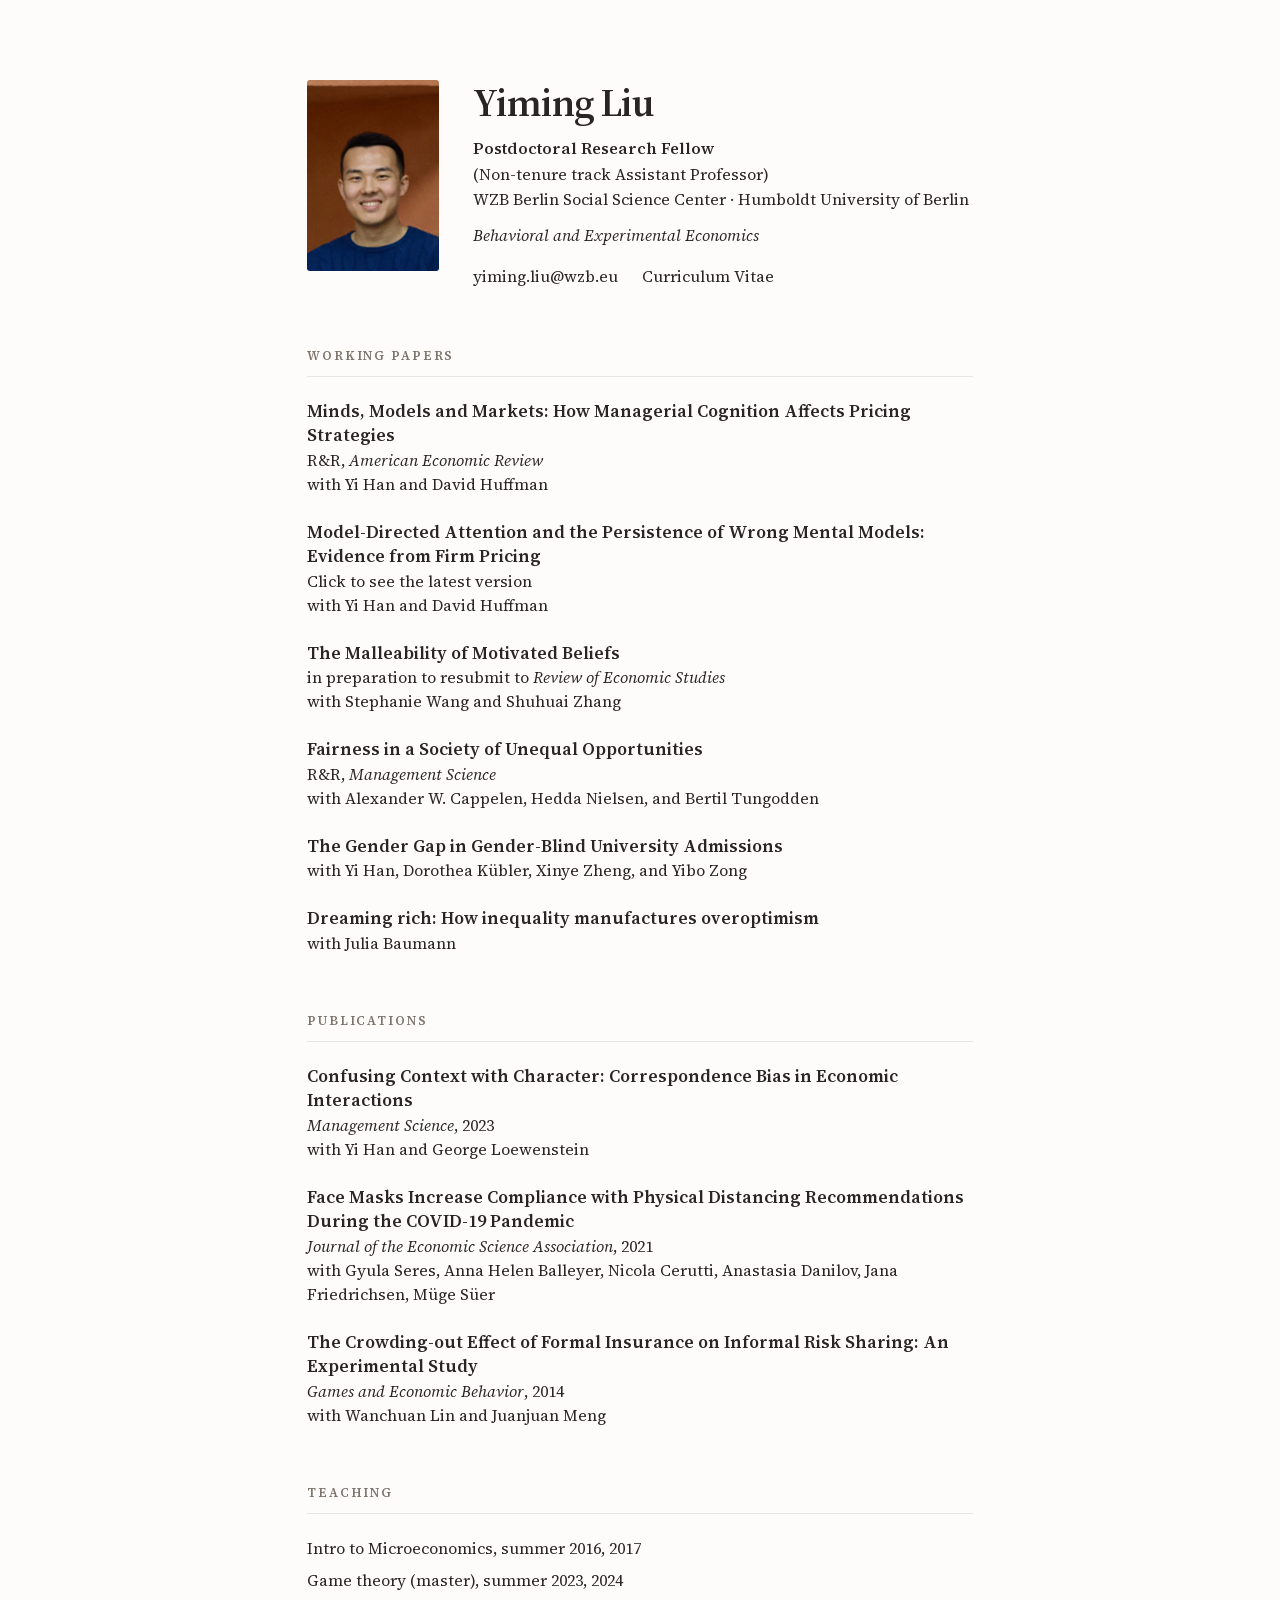
==== commit e46e7a7c: "Move Model-Directed Attention to working papers" ====
--- a/index.html
+++ b/index.html
@@ -36,6 +36,7 @@
     <section>
       <h2>Working Papers</h2>
       <p class="entry"><a href="/uploads/1/2/2/7/122790501/manager_han_huffman_liu.pdf" target="_blank"><span class="t">Minds, Models and Markets: How Managerial Cognition Affects Pricing Strategies</span><span class="st">R&amp;R, <em>American Economic Review</em></span><span class="co">with Yi Han and David Huffman</span></a></p>
+      <p class="entry"><a href="/papers/model-directed-attention-latest.pdf" target="_blank"><span class="t">Model-Directed Attention and the Persistence of Wrong Mental Models: Evidence from Firm Pricing</span><span class="st">Click to see the latest version</span><span class="co">with Yi Han and David Huffman</span></a></p>
       <p class="entry"><span class="t">The Malleability of Motivated Beliefs</span><span class="st">in preparation to resubmit to <em>Review of Economic Studies</em></span><span class="co">with Stephanie Wang and Shuhuai Zhang</span></p>
       <p class="entry"><a href="https://papers.ssrn.com/sol3/papers.cfm?abstract_id=5005692" target="_blank" rel="noopener"><span class="t">Fairness in a Society of Unequal Opportunities</span><span class="st">R&amp;R, <em>Management Science</em></span><span class="co">with Alexander W. Cappelen, Hedda Nielsen, and Bertil Tungodden</span></a></p>
       <p class="entry"><a href="/uploads/1/2/2/7/122790501/gender_gap_in_gender_blind_college_admissions.pdf" target="_blank"><span class="t">The Gender Gap in Gender-Blind University Admissions</span><span class="co">with Yi Han, Dorothea K&uuml;bler, Xinye Zheng, and Yibo Zong</span></a></p>
@@ -47,10 +48,6 @@
       <p class="entry"><a href="https://osf.io/es7kt" target="_blank" rel="noopener"><span class="t">Face Masks Increase Compliance with Physical Distancing Recommendations During the COVID-19 Pandemic</span><span class="st"><em>Journal of the Economic Science Association</em>, 2021</span><span class="co">with Gyula Seres, Anna Helen Balleyer, Nicola Cerutti, Anastasia Danilov, Jana Friedrichsen, M&uuml;ge S&uuml;er</span></a></p>
       <p class="entry"><a href="https://papers.ssrn.com/sol3/papers.cfm?abstract_id=1937514" target="_blank" rel="noopener"><span class="t">The Crowding-out Effect of Formal Insurance on Informal Risk Sharing: An Experimental Study</span><span class="st"><em>Games and Economic Behavior</em>, 2014</span><span class="co">with Wanchuan Lin and Juanjuan Meng</span></a></p>
     </section>
-    <section>
-      <h2>Research in Progress</h2>
-      <p class="entry"><a href="/papers/model-directed-attention-latest.pdf" target="_blank"><span class="t">Model-Directed Attention and the Persistence of Wrong Mental Models: Evidence from Firm Pricing</span><span class="st">Click to see the latest version</span><span class="co">with Yi Han and David Huffman</span></a></p>
-    </section>
     <section class="courses">
       <h2>Teaching</h2>
       <p>Intro to Microeconomics, summer 2016, 2017</p>
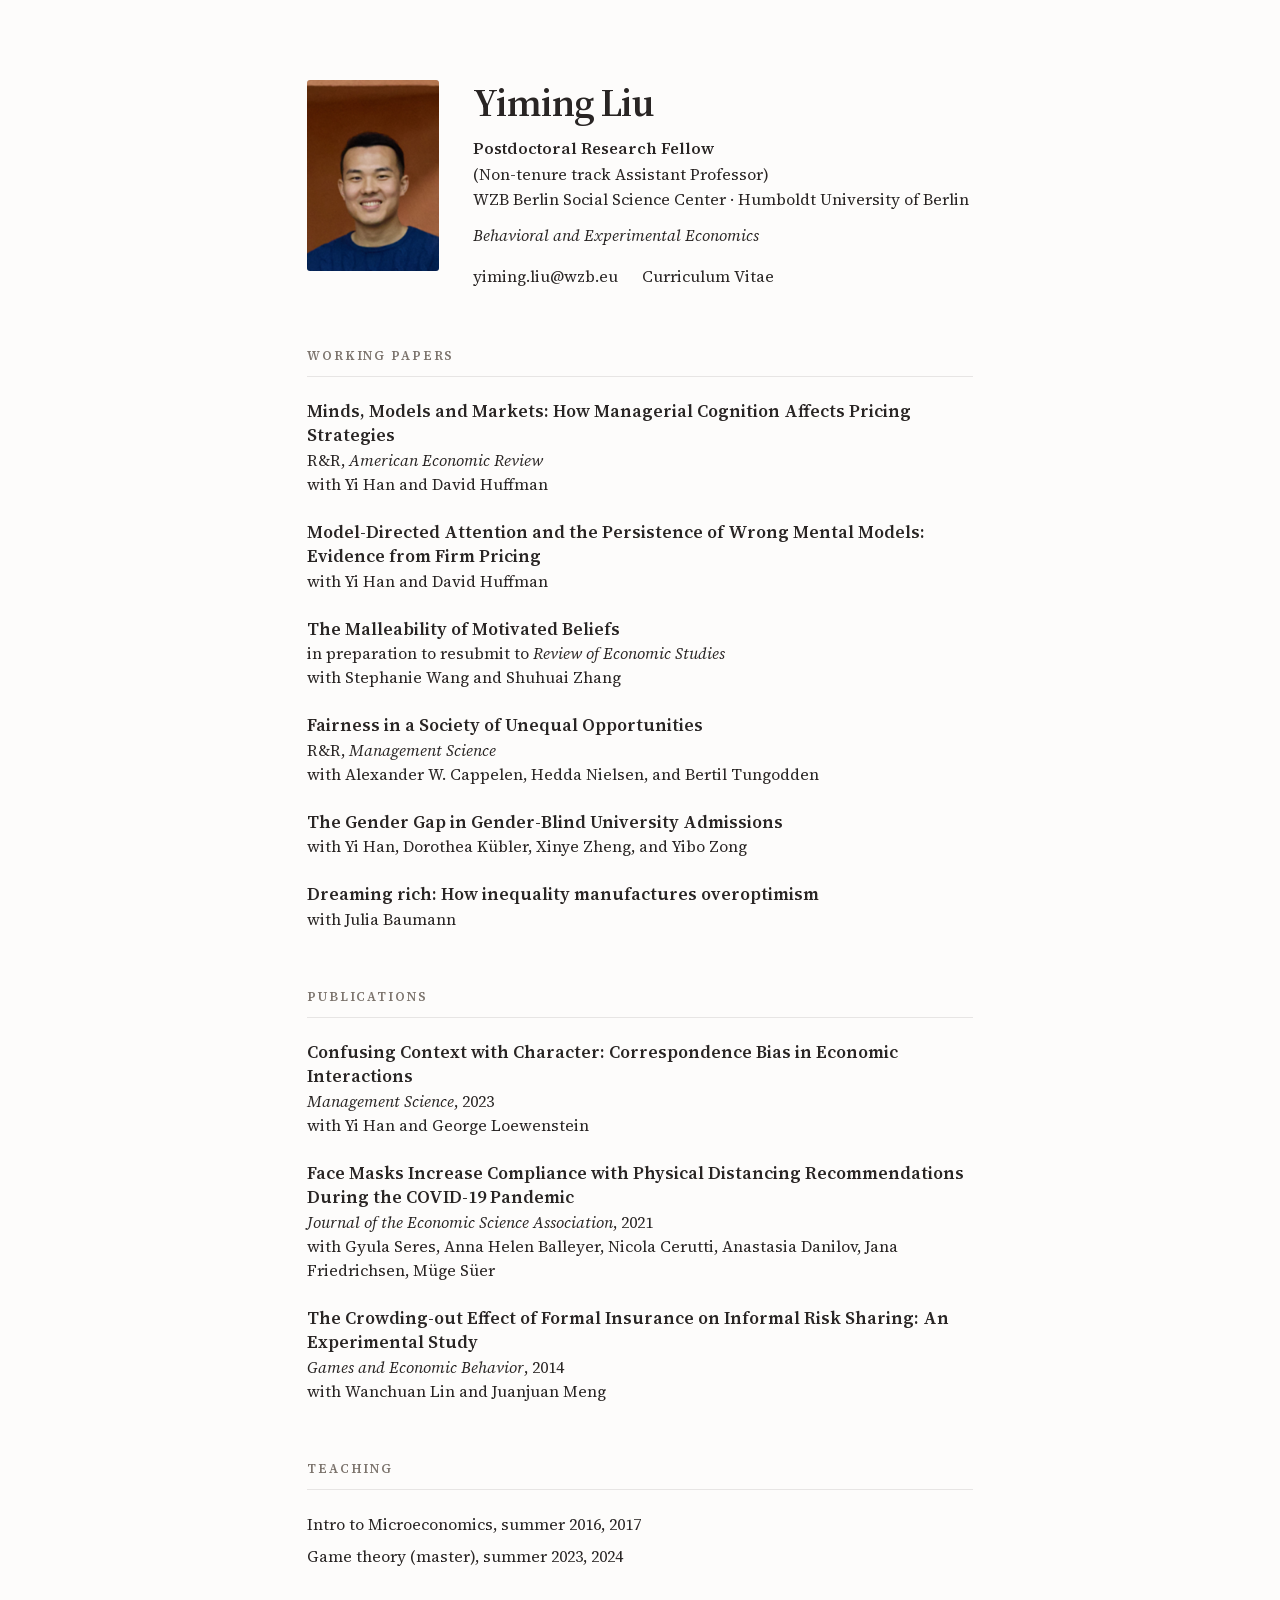
==== commit 5a1a7e83: "Remove latest-version prompt from website listing" ====
--- a/index.html
+++ b/index.html
@@ -36,7 +36,7 @@
     <section>
       <h2>Working Papers</h2>
       <p class="entry"><a href="/uploads/1/2/2/7/122790501/manager_han_huffman_liu.pdf" target="_blank"><span class="t">Minds, Models and Markets: How Managerial Cognition Affects Pricing Strategies</span><span class="st">R&amp;R, <em>American Economic Review</em></span><span class="co">with Yi Han and David Huffman</span></a></p>
-      <p class="entry"><a href="/papers/model-directed-attention-latest.pdf" target="_blank"><span class="t">Model-Directed Attention and the Persistence of Wrong Mental Models: Evidence from Firm Pricing</span><span class="st">Click to see the latest version</span><span class="co">with Yi Han and David Huffman</span></a></p>
+      <p class="entry"><a href="/papers/model-directed-attention-latest.pdf" target="_blank"><span class="t">Model-Directed Attention and the Persistence of Wrong Mental Models: Evidence from Firm Pricing</span><span class="co">with Yi Han and David Huffman</span></a></p>
       <p class="entry"><span class="t">The Malleability of Motivated Beliefs</span><span class="st">in preparation to resubmit to <em>Review of Economic Studies</em></span><span class="co">with Stephanie Wang and Shuhuai Zhang</span></p>
       <p class="entry"><a href="https://papers.ssrn.com/sol3/papers.cfm?abstract_id=5005692" target="_blank" rel="noopener"><span class="t">Fairness in a Society of Unequal Opportunities</span><span class="st">R&amp;R, <em>Management Science</em></span><span class="co">with Alexander W. Cappelen, Hedda Nielsen, and Bertil Tungodden</span></a></p>
       <p class="entry"><a href="/uploads/1/2/2/7/122790501/gender_gap_in_gender_blind_college_admissions.pdf" target="_blank"><span class="t">The Gender Gap in Gender-Blind University Admissions</span><span class="co">with Yi Han, Dorothea K&uuml;bler, Xinye Zheng, and Yibo Zong</span></a></p>
